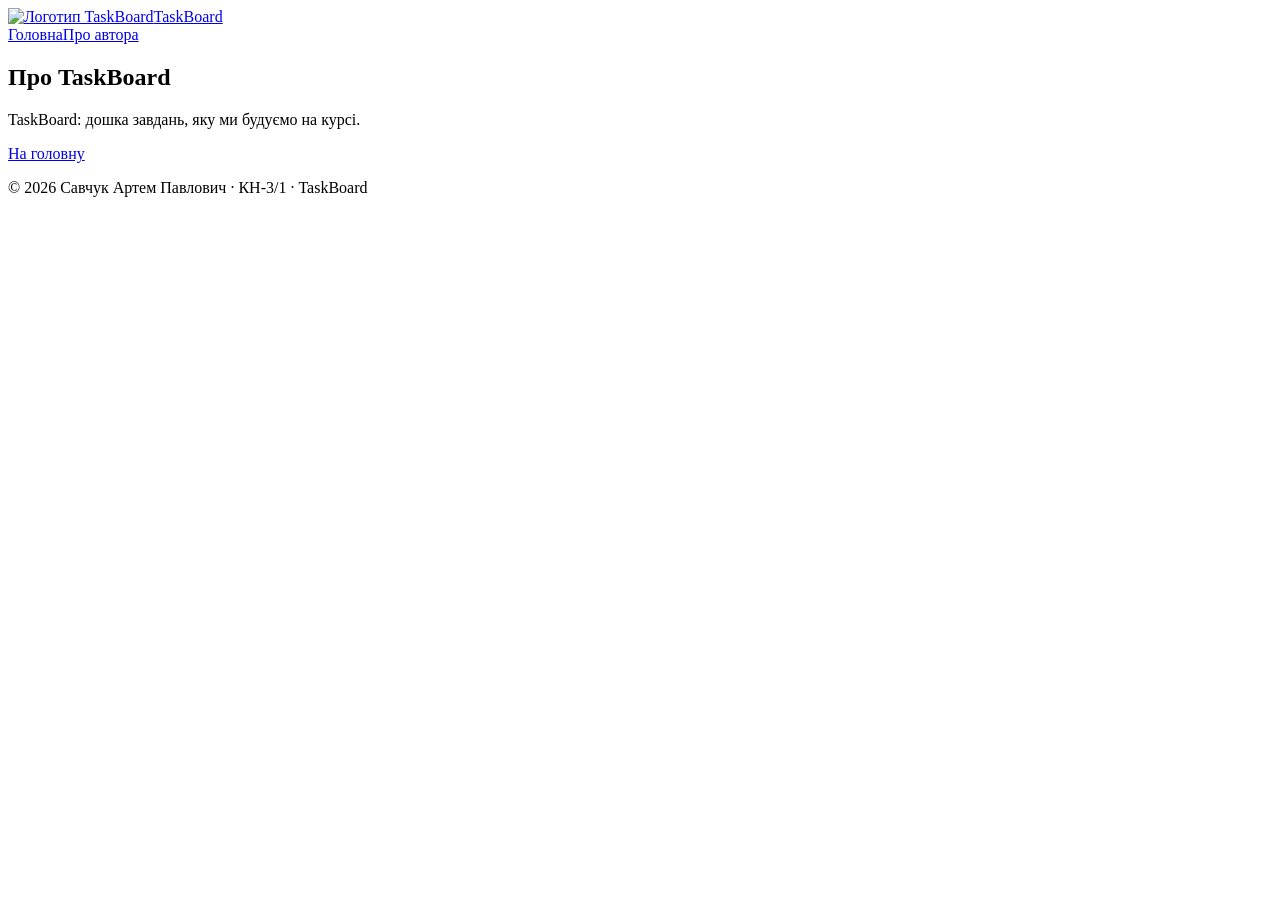
==== about.html @ 19ec0640 "Додати сторінку про проєкт" ====
<!DOCTYPE html>
<html lang="uk">
<head><meta charset="UTF-8"><meta name="viewport" content="width=device-width, initial-scale=1.0"><title>Про автора — TaskBoard</title><link rel="stylesheet" href="style.css"></head>
<body><header class="site-header"><a class="brand" href="index.html"><img src="images/logo.png" alt="Логотип TaskBoard" width="36" height="36"><span>TaskBoard</span></a><nav class="nav" aria-label="Основна навігація"><a href="index.html">Головна</a><a href="about.html">Про автора</a></nav></header><main class="container"><section class="card"><h1>Про TaskBoard</h1><p>TaskBoard: дошка завдань, яку ми будуємо на курсі.</p><a href="index.html">На головну</a></section></main><footer class="site-footer"><p>&copy; 2026 Савчук Артем Павлович · КН-3/1 · TaskBoard</p></footer></body>
</html>
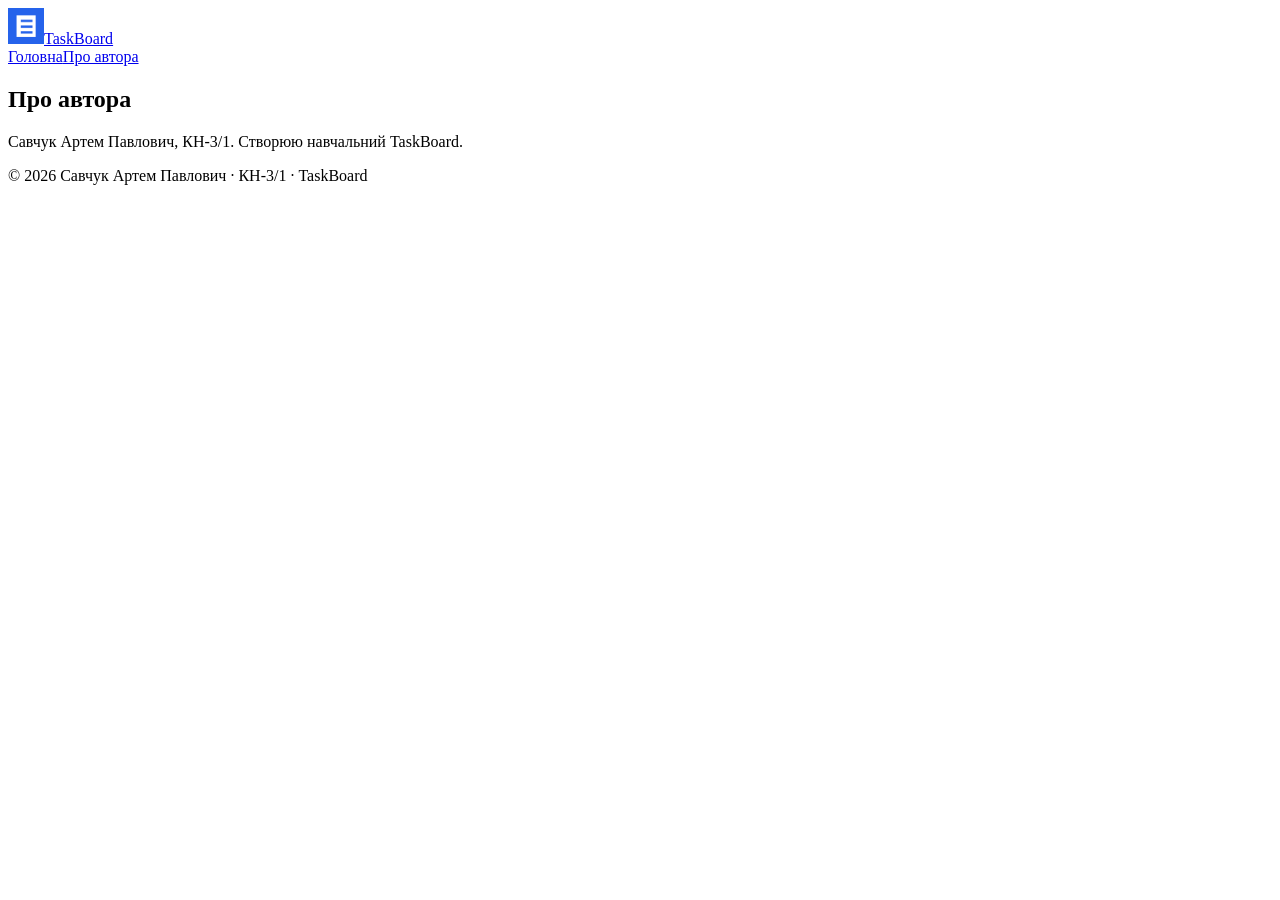
==== commit 77f6e947: "Об’єднати інформацію про автора" ====
--- a/about.html
+++ b/about.html
@@ -1,5 +1,5 @@
 <!DOCTYPE html>
 <html lang="uk">
 <head><meta charset="UTF-8"><meta name="viewport" content="width=device-width, initial-scale=1.0"><title>Про автора — TaskBoard</title><link rel="stylesheet" href="style.css"></head>
-<body><header class="site-header"><a class="brand" href="index.html"><img src="images/logo.png" alt="Логотип TaskBoard" width="36" height="36"><span>TaskBoard</span></a><nav class="nav" aria-label="Основна навігація"><a href="index.html">Головна</a><a href="about.html">Про автора</a></nav></header><main class="container"><section class="card"><h1>Про TaskBoard</h1><p>TaskBoard: дошка завдань, яку ми будуємо на курсі.</p><a href="index.html">На головну</a></section></main><footer class="site-footer"><p>&copy; 2026 Савчук Артем Павлович · КН-3/1 · TaskBoard</p></footer></body>
+<body><header class="site-header"><a class="brand" href="index.html"><img src="images/logo.png" alt="Логотип TaskBoard" width="36" height="36"><span>TaskBoard</span></a><nav class="nav" aria-label="Основна навігація"><a href="index.html">Головна</a><a href="about.html">Про автора</a></nav></header><main class="container"><section class="card"><h1>Про автора</h1><p>Савчук Артем Павлович, КН-3/1. Створюю навчальний TaskBoard.</p></section></main><footer class="site-footer"><p>&copy; 2026 Савчук Артем Павлович · КН-3/1 · TaskBoard</p></footer></body>
 </html>
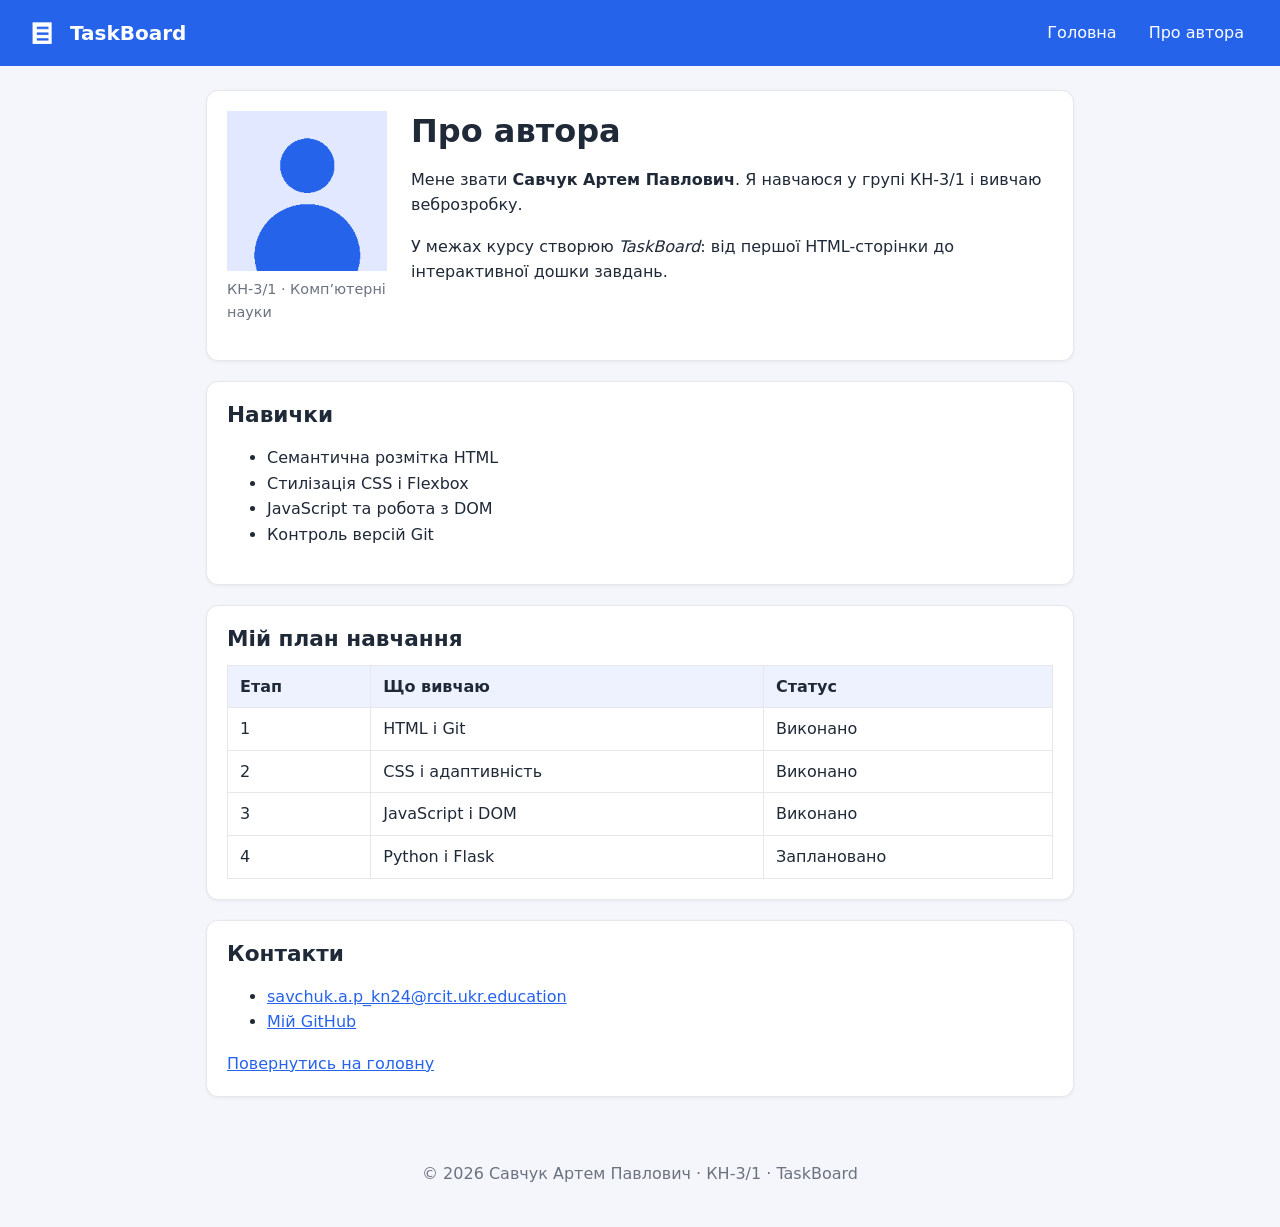
==== commit 96aca814: "Об’єднати семантичні HTML-сторінки" ====
--- a/about.html
+++ b/about.html
@@ -1,5 +1,5 @@
 <!DOCTYPE html>
 <html lang="uk">
 <head><meta charset="UTF-8"><meta name="viewport" content="width=device-width, initial-scale=1.0"><title>Про автора — TaskBoard</title><link rel="stylesheet" href="style.css"></head>
-<body><header class="site-header"><a class="brand" href="index.html"><img src="images/logo.png" alt="Логотип TaskBoard" width="36" height="36"><span>TaskBoard</span></a><nav class="nav" aria-label="Основна навігація"><a href="index.html">Головна</a><a href="about.html">Про автора</a></nav></header><main class="container"><section class="card"><h1>Про автора</h1><p>Савчук Артем Павлович, КН-3/1. Створюю навчальний TaskBoard.</p></section></main><footer class="site-footer"><p>&copy; 2026 Савчук Артем Павлович · КН-3/1 · TaskBoard</p></footer></body>
+<body><header class="site-header"><a class="brand" href="index.html"><img src="images/logo.png" alt="Логотип TaskBoard" width="36" height="36"><span>TaskBoard</span></a><nav class="nav" aria-label="Основна навігація"><a href="index.html">Головна</a><a href="about.html">Про автора</a></nav></header><main class="container"><article class="card profile"><figure><img src="images/avatar.png" alt="Умовний аватар автора" width="160" height="160"><figcaption>КН-3/1 · Комп’ютерні науки</figcaption></figure><div class="profile-text"><h1>Про автора</h1><p>Мене звати <strong>Савчук Артем Павлович</strong>. Я навчаюся у групі КН-3/1 і вивчаю веброзробку.</p><p>У межах курсу створюю <em>TaskBoard</em>: від першої HTML-сторінки до інтерактивної дошки завдань.</p></div></article><section class="card"><h2>Навички</h2><ul><li>Семантична розмітка HTML</li><li>Стилізація CSS і Flexbox</li><li>JavaScript та робота з DOM</li><li>Контроль версій Git</li></ul></section><section class="card"><h2>Мій план навчання</h2><table><thead><tr><th scope="col">Етап</th><th scope="col">Що вивчаю</th><th scope="col">Статус</th></tr></thead><tbody><tr><td>1</td><td>HTML і Git</td><td>Виконано</td></tr><tr><td>2</td><td>CSS і адаптивність</td><td>Виконано</td></tr><tr><td>3</td><td>JavaScript і DOM</td><td>Виконано</td></tr><tr><td>4</td><td>Python і Flask</td><td>Заплановано</td></tr></tbody></table></section><section class="card"><h2>Контакти</h2><ul><li><a href="mailto:savchuk.a.p_kn24@rcit.ukr.education">savchuk.a.p_kn24@rcit.ukr.education</a></li><li><a href="https://github.com/savchukapkn24-cloud" target="_blank" rel="noopener">Мій GitHub</a></li></ul><a href="index.html">Повернутись на головну</a></section></main><footer class="site-footer"><p>&copy; 2026 Савчук Артем Павлович · КН-3/1 · TaskBoard</p></footer></body>
 </html>
--- a/style.css
+++ b/style.css
@@ -0,0 +1,216 @@
+:root {
+--bg: #f4f6fb;
+--card: #ffffff;
+--text: #1f2937;
+--muted: #6b7280;
+--primary: #2563eb;
+--primary-dark: #1d4ed8;
+--border: #e5e7eb;
+--success: #16a34a;
+--danger: #dc2626;
+--warning: #d97706;
+--radius: 12px;
+}
+* {
+box-sizing: border-box;
+}
+body {
+margin: 0;
+font-family: system-ui, "Segoe UI", Roboto, Arial, sans-serif;
+line-height: 1.6;
+color: var(--text);
+background: var(--bg);
+}
+h1, h2 {
+line-height: 1.25;
+margin: 0 0 12px;
+}
+h1 { font-size: 2rem; }
+h2 { font-size: 1.35rem; }
+a { color: var(--primary); }
+a:hover { color: var(--primary-dark); }
+img { max-width: 100%; height: auto; }
+.site-header {
+background: var(--primary);
+color: #fff;
+padding: 14px 24px;
+}
+.brand {
+color: #fff;
+font-weight: 700;
+font-size: 1.25rem;
+text-decoration: none;
+}
+.nav a {
+color: #fff;
+text-decoration: none;
+padding: 6px 12px;
+border-radius: 8px;
+}
+.nav a:hover {
+background: rgba(255, 255, 255, 0.2);
+}
+.container {
+max-width: 900px;
+margin: 24px auto;
+padding: 0 16px;
+}
+.card,
+.intro {
+background: var(--card);
+border: 1px solid var(--border);
+border-radius: var(--radius);
+padding: 20px;
+margin-bottom: 20px;
+box-shadow: 0 1px 3px rgba(0, 0, 0, 0.06);
+}
+.site-footer {
+text-align: center;
+color: var(--muted);
+padding: 24px 16px;
+}
+table {
+border-collapse: collapse;
+width: 100%;
+}
+th, td {
+border: 1px solid var(--border);
+padding: 8px 12px;
+text-align: left;
+}
+th { background: #eef2ff; }
+figure { margin: 0 0 16px; }
+figcaption { color: var(--muted); font-size: 0.9rem; }
+.site-header {
+display: flex;
+flex-wrap: wrap;
+align-items: center;
+justify-content: space-between;
+gap: 12px;
+}
+.brand {
+display: flex;
+align-items: center;
+gap: 10px;
+}
+.nav {
+display: flex;
+gap: 8px;
+}
+.profile {
+display: flex;
+gap: 24px;
+align-items: flex-start;
+}
+.profile figure { flex: 0 0 160px; }
+.profile-text { flex: 1; }
+.task-form {
+display: flex;
+flex-direction: column;
+gap: 14px;
+}
+.form-row {
+display: flex;
+flex-wrap: wrap;
+gap: 14px;
+}
+.field {
+display: flex;
+flex-direction: column;
+gap: 4px;
+font-weight: 600;
+font-size: 0.9rem;
+}
+.field.grow { flex: 1 1 260px; }
+input[type="text"],
+input[type="date"],
+select,
+textarea {
+font: inherit;
+font-weight: 400;
+padding: 8px 10px;
+border: 1px solid var(--border);
+border-radius: 8px;
+background: #fff;
+}
+input:focus,
+select:focus,
+textarea:focus {
+outline: 2px solid var(--primary);
+outline-offset: 1px;
+}
+.btn {
+align-self: flex-start;
+font: inherit;
+font-weight: 600;
+color: #fff;
+background: var(--primary);
+border: 0;
+border-radius: 8px;
+padding: 10px 18px;
+cursor: pointer;
+}
+.btn:hover { background: var(--primary-dark); }
+.form-message {
+margin: 0;
+min-height: 1.4em;
+color: var(--danger);
+font-size: 0.9rem;
+}
+@media (max-width: 600px) {
+.site-header { flex-direction: column; align-items: flex-start; }
+.profile { flex-direction: column; }
+.form-row { flex-direction: column; }
+.field.grow { flex: 0 0 auto; }
+.btn { align-self: stretch; }
+h1 { font-size: 1.6rem; }
+}
+.counter {
+color: var(--muted);
+margin: 0 0 12px;
+}
+.task-list {
+list-style: none;
+margin: 0;
+padding: 0;
+display: flex;
+flex-direction: column;
+gap: 10px;
+}
+.task {
+display: flex;
+align-items: flex-start;
+gap: 12px;
+padding: 12px 14px;
+border: 1px solid var(--border);
+border-left: 5px solid var(--warning);
+border-radius: 10px;
+background: #fff;
+}
+.task.priority-high { border-left-color: var(--danger); }
+.task.priority-medium { border-left-color: var(--warning); }
+.task.priority-low { border-left-color: var(--success); }
+.task-body { flex: 1; min-width: 0; }
+.task-title { font-weight: 600; word-break: break-word; }
+.task-meta { color: var(--muted); font-size: 0.85rem; }
+.task-desc { margin: 4px 0 0; font-size: 0.95rem; }
+.task.done { background: #f3f4f6; }
+.task.done .task-title { text-decoration: line-through; color: var(--muted); }
+.delete {
+border: 0;
+background: transparent;
+color: var(--danger);
+font-size: 1.4rem;
+line-height: 1;
+cursor: pointer;
+padding: 0 6px;
+}
+.delete:hover { background: #fee2e2; border-radius: 6px; }
+
+.nav { flex-wrap: wrap; }
+.field { min-width: 0; }
+input, select, textarea { max-width: 100%; min-width: 0; }
+.profile-text { min-width: 0; }
+a, td, .task-desc { overflow-wrap: anywhere; }
+.task-desc { white-space: pre-wrap; }
+:focus-visible { outline: 2px solid var(--primary); outline-offset: 3px; }
